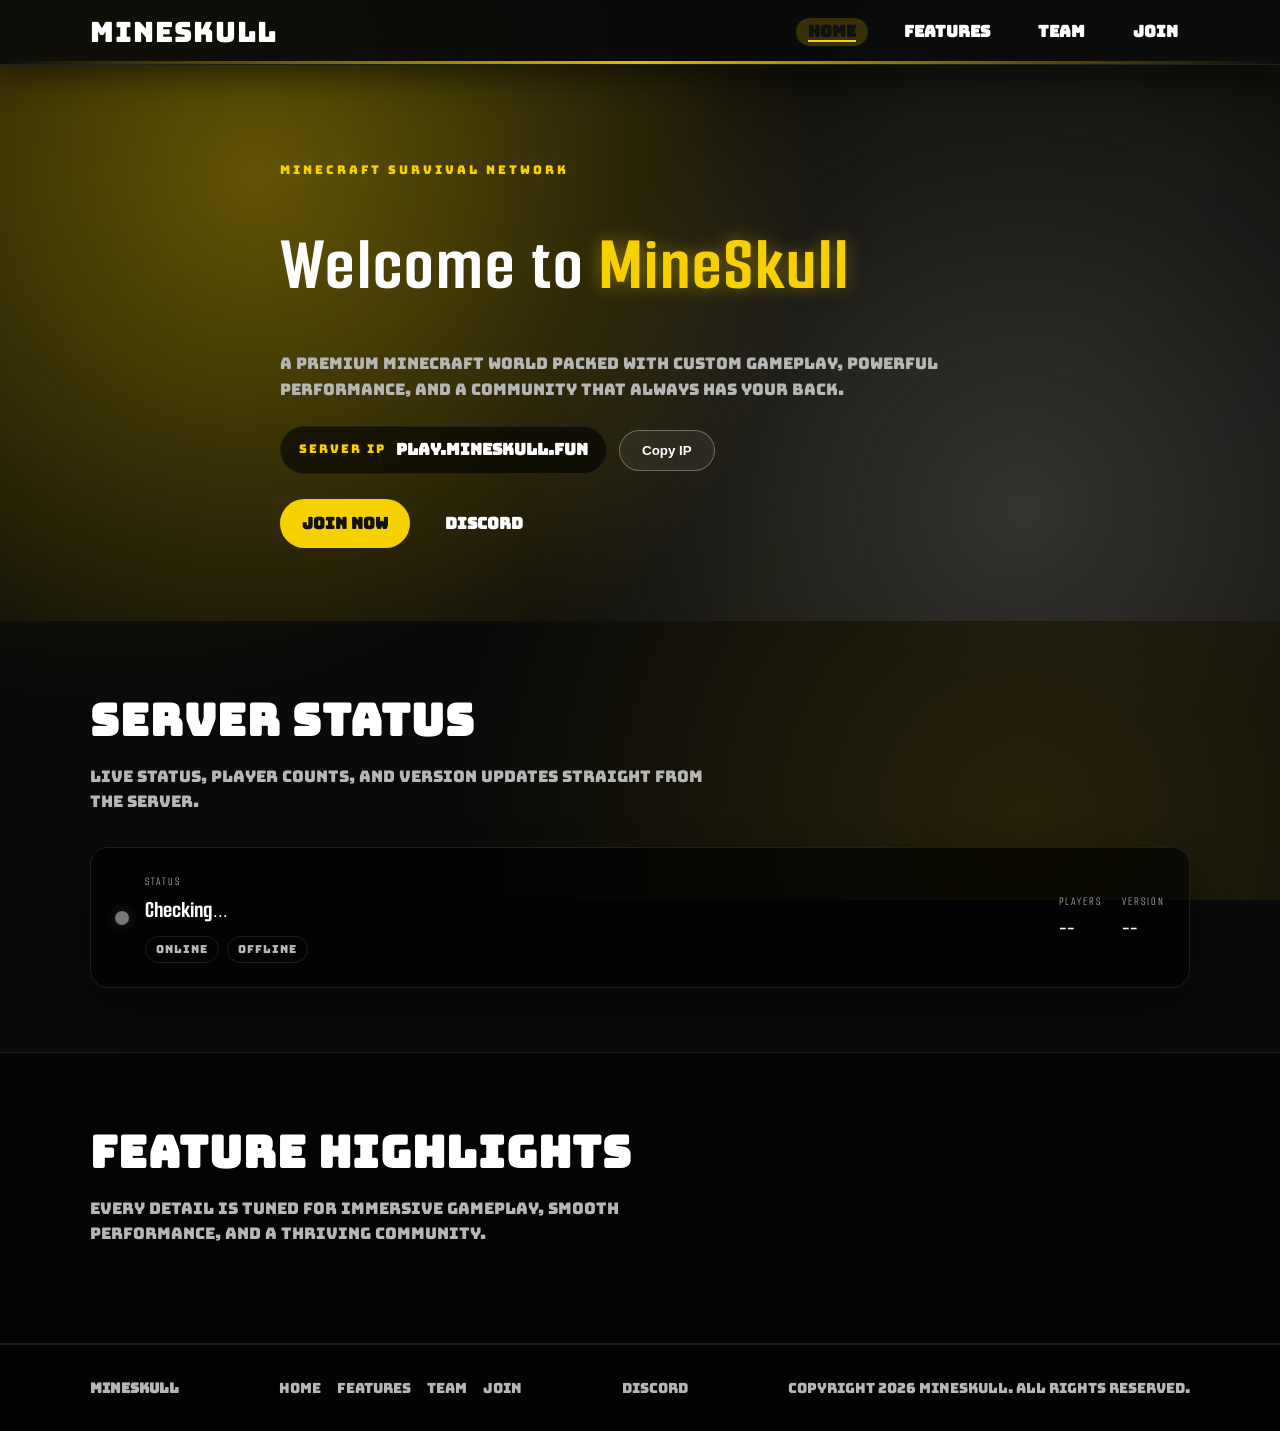
==== index.html @ 59dc9abd "Add files via upload" ====
<!doctype html>
<html lang="en">
  <head>
    <meta charset="UTF-8" />
    <meta name="viewport" content="width=device-width, initial-scale=1.0" />
    <title>MineSkull | Home</title>
    <link rel="stylesheet" href="style.css" />
  </head>
  <body data-page="home">
    <nav class="nav">
      <div class="container nav-inner">
        <a class="nav-logo" href="index.html" data-server-name>MineSkull</a>
        <div class="nav-links">
          <a class="nav-link" data-page="home" href="index.html">Home</a>
          <a class="nav-link" data-page="features" href="features.html">Features</a>
          <a class="nav-link" data-page="team" href="team.html">Team</a>
          <a class="nav-link" data-page="join" href="join.html">Join</a>
        </div>
      </div>
    </nav>

    <main class="page-content">
      <header class="hero">
        <div class="container hero-content">
          <p class="eyebrow">Minecraft Survival Network</p>
          <h1 class="hero-title">
            Welcome to <span class="accent" data-server-name>MineSkull</span>
          </h1>
          <p class="hero-subtitle">
            A premium Minecraft world packed with custom gameplay, powerful performance, and a
            community that always has your back.
          </p>
          <div class="ip-bar">
            <div class="ip-pill">
              <span class="label">Server IP</span>
              <span class="ip-text" data-server-ip>play.mineskull.fun</span>
            </div>
            <button class="btn btn-outline" data-copy-ip>Copy IP</button>
          </div>
          <div class="hero-actions">
            <a class="btn btn-primary" href="join.html">Join Now</a>
            <a class="btn btn-ghost" data-discord-url href="#">Discord</a>
          </div>
        </div>
      </header>

      <section class="section">
        <div class="container">
          <div class="section-header">
            <h2 class="section-title">Server Status</h2>
            <p class="section-subtitle">
              Live status, player counts, and version updates straight from the server.
            </p>
          </div>
          <div id="server-status" class="status-card reveal">
            <div class="status-left">
              <span id="status-dot" class="status-dot"></span>
              <div>
                <p class="status-label">Status</p>
                <h3 id="status-text" class="status-text">Checking...</h3>
                <div class="status-badges">
                  <span id="status-online" class="status-badge">Online</span>
                  <span id="status-offline" class="status-badge">Offline</span>
                </div>
              </div>
            </div>
            <div class="status-right">
              <div class="status-item">
                <span class="status-label">Players</span>
                <span id="status-players" class="status-value">--</span>
              </div>
              <div class="status-item">
                <span class="status-label">Version</span>
              <span id="status-version" class="status-value">--</span>
              </div>
            </div>
          </div>
        </div>
      </section>

      <section class="section section-dark">
        <div class="container">
          <div class="section-header">
            <h2 class="section-title">Feature Highlights</h2>
            <p class="section-subtitle">
              Every detail is tuned for immersive gameplay, smooth performance, and a thriving
              community.
            </p>
          </div>
          <div id="features-grid" class="grid"></div>
        </div>
      </section>
    </main>

    <footer class="footer">
      <div class="container footer-inner">
        <div>
          <strong data-server-name>MineSkull</strong>
        </div>
        <div class="footer-links">
          <a href="index.html">Home</a>
          <a href="features.html">Features</a>
          <a href="team.html">Team</a>
          <a href="join.html">Join</a>
        </div>
        <div class="footer-links">
          <a data-discord-url href="#">Discord</a>
        </div>
        <div class="footer-copy" data-copyright>Copyright 2026 MineSkull. All rights reserved.</div>
      </div>
    </footer>

    <script src="config.js"></script>
    <script src="script.js"></script>
  </body>
</html>
---- style.css ----
@import url("https://fonts.googleapis.com/css2?family=Bungee&family=Smooch+Sans:wght@300;400;600;700&display=swap");

:root {
  --yellow: #f7d000;
  --yellow-soft: rgba(247, 208, 0, 0.2);
  --white: #ffffff;
  --black: #0a0a0a;
  --dark: #111111;
  --gray: #b6b6b6;
  --card: #0b0b0b;
  --border: #1f1f1f;
  --shadow: 0 18px 40px rgba(0, 0, 0, 0.45);
  --font-main: "Smooch Sans", sans-serif;
  --font-accent: "Bungee", sans-serif;
}

* {
  box-sizing: border-box;
  margin: 0;
  padding: 0;
}

html {
  scroll-behavior: smooth;
}

body {
  font-family: var(--font-accent);
  background: var(--black);
  color: var(--white);
  min-height: 100vh;
  line-height: 1.6;
  overflow-x: hidden;
  opacity: 0;
  transition: opacity 0.4s ease;
  display: flex;
  flex-direction: column;
}

body.page-loaded {
  opacity: 1;
}

body.page-exit {
  opacity: 0;
}

/* Sleek loading overlay */
.page-content {
  flex: 1;
}

.loading-screen {
  position: fixed;
  inset: 0;
  display: flex;
  align-items: center;
  justify-content: center;
  overflow: hidden;
  background:
    radial-gradient(circle at 20% 15%, rgba(255, 255, 255, 0.75), transparent 50%),
    radial-gradient(circle at 80% 85%, rgba(247, 208, 0, 0.6), transparent 50%),
    linear-gradient(135deg, rgba(247, 208, 0, 0.95), rgba(255, 255, 255, 0.95));
  z-index: 200;
  transition: opacity 0.5s ease, visibility 0.5s ease;
}

.loading-screen.is-hidden {
  opacity: 0;
  visibility: hidden;
}

.loading-card {
  width: min(420px, 90%);
  background: rgba(255, 255, 255, 0.7);
  border: 1px solid rgba(0, 0, 0, 0.12);
  border-radius: 20px;
  padding: 32px;
  text-align: center;
  box-shadow: 0 20px 50px rgba(0, 0, 0, 0.2);
}

.loading-logo {
  font-family: var(--font-accent);
  font-size: 34px;
  letter-spacing: 2px;
  color: #111111;
  margin-bottom: 12px;
}

.loading-bar {
  position: relative;
  height: 6px;
  border-radius: 999px;
  background: rgba(255, 255, 255, 0.7);
  overflow: hidden;
}

.loading-bar span {
  position: absolute;
  inset: 0;
  width: 40%;
  background: linear-gradient(90deg, transparent, var(--yellow), transparent);
}

.loading-text {
  margin-top: 14px;
  font-size: 12px;
  text-transform: uppercase;
  letter-spacing: 2px;
  color: rgba(0, 0, 0, 0.65);
}


body::before {
  content: "";
  position: fixed;
  inset: 0;
  background:
    radial-gradient(circle at 10% 10%, rgba(247, 208, 0, 0.15), transparent 45%),
    radial-gradient(circle at 90% 20%, rgba(255, 255, 255, 0.08), transparent 40%),
    radial-gradient(circle at 80% 90%, rgba(247, 208, 0, 0.12), transparent 45%);
  pointer-events: none;
  z-index: -2;
}

img {
  max-width: 100%;
  display: block;
}

a {
  color: inherit;
  text-decoration: none;
}

.container {
  width: min(1100px, 92%);
  margin: 0 auto;
}

.nav {
  position: sticky;
  top: 0;
  z-index: 100;
  background: rgba(10, 10, 10, 0.82);
  border-bottom: 1px solid rgba(255, 255, 255, 0.08);
  box-shadow: 0 14px 30px rgba(0, 0, 0, 0.45);
  backdrop-filter: blur(10px);
}

.nav::after {
  content: "";
  position: absolute;
  left: 0;
  right: 0;
  bottom: 0;
  height: 3px;
  background: linear-gradient(90deg, transparent, rgba(247, 208, 0, 0.9), transparent);
}

.nav-inner {
  display: flex;
  align-items: center;
  justify-content: space-between;
  padding: 16px 0;
  gap: 24px;
  min-height: 64px;
}

.nav-logo {
  font-family: var(--font-accent);
  font-size: 28px;
  letter-spacing: 1px;
  color: var(--white);
  line-height: 1;
}

.nav-links {
  display: flex;
  align-items: center;
  gap: 24px;
  flex-wrap: wrap;
}

.nav-link {
  color: var(--white);
  font-weight: 600;
  position: relative;
  padding: 6px 12px;
  border-radius: 999px;
  transition: color 0.2s ease, background 0.2s ease;
  line-height: 1;
}

.nav-link::after {
  content: "";
  position: absolute;
  left: 12px;
  right: 12px;
  bottom: 4px;
  height: 2px;
  background: var(--yellow);
  transform: scaleX(0);
  transform-origin: left;
  transition: transform 0.2s ease;
}

.nav-link:hover::after,
.nav-link.active::after {
  transform: scaleX(1);
}

.nav-link:hover,
.nav-link.active {
  background: rgba(247, 208, 0, 0.18);
  color: #111111;
}

.hero {
  position: relative;
  overflow: hidden;
  padding: 96px 0 72px;
}

.hero::before {
  content: "";
  position: absolute;
  inset: -30%;
  background: linear-gradient(120deg, rgba(247, 208, 0, 0.35), rgba(255, 255, 255, 0.2), rgba(10, 10, 10, 0.6));
  background-size: 200% 200%;
  animation: gradientShift 10s ease infinite;
  z-index: -1;
}

.hero::after {
  content: "";
  position: absolute;
  inset: 0;
  background: radial-gradient(circle at 20% 20%, rgba(247, 208, 0, 0.35), transparent 50%),
    radial-gradient(circle at 80% 80%, rgba(255, 255, 255, 0.15), transparent 45%),
    rgba(6, 6, 6, 0.85);
  z-index: -1;
}

.hero-content {
  display: grid;
  gap: 24px;
  max-width: 720px;
}

.eyebrow {
  text-transform: uppercase;
  letter-spacing: 3px;
  font-size: 12px;
  color: var(--yellow);
}

.hero-title {
  font-family: var(--font-main);
  font-size: clamp(40px, 6vw, 88px);
  letter-spacing: 2px;
}

.accent {
  color: var(--yellow);
  text-shadow: 0 0 18px rgba(247, 208, 0, 0.4);
}

.hero-subtitle {
  color: var(--gray);
  font-size: 16px;
}

.ip-bar {
  display: flex;
  flex-wrap: wrap;
  gap: 12px;
  align-items: center;
}

.ip-pill {
  display: flex;
  align-items: center;
  gap: 10px;
  background: rgba(0, 0, 0, 0.6);
  border: 1px solid var(--border);
  border-radius: 999px;
  padding: 10px 18px;
}

.ip-pill .label {
  font-size: 12px;
  text-transform: uppercase;
  letter-spacing: 2px;
  color: var(--yellow);
}

.ip-pill .ip-text {
  font-weight: 600;
}

.hero-actions {
  display: flex;
  flex-wrap: wrap;
  gap: 12px;
  align-items: center;
}

.btn {
  display: inline-flex;
  align-items: center;
  gap: 8px;
  border-radius: 999px;
  padding: 12px 22px;
  font-weight: 700;
  transition: transform 0.2s ease, box-shadow 0.2s ease, background 0.2s ease, color 0.2s ease;
  border: none;
  cursor: pointer;
}

.btn-primary {
  background: var(--yellow);
  color: #111111;
  box-shadow: 0 0 0 rgba(247, 208, 0, 0.4);
}

.btn-primary:hover {
  transform: translateY(-2px);
  box-shadow: 0 0 20px rgba(247, 208, 0, 0.6);
}

.btn-outline {
  background: rgba(255, 255, 255, 0.05);
  color: var(--white);
  border: 1px solid rgba(255, 255, 255, 0.3);
}

.btn-outline:hover {
  transform: translateY(-2px);
  box-shadow: 0 0 18px rgba(255, 255, 255, 0.2);
}

.btn-ghost {
  color: var(--white);
  border: 1px solid transparent;
  background: transparent;
}

.btn-ghost:hover {
  color: var(--yellow);
}

.btn.copied {
  box-shadow: 0 0 20px rgba(247, 208, 0, 0.8);
}

.section {
  padding: 64px 0;
}

.section-dark {
  background: rgba(0, 0, 0, 0.55);
  border-top: 1px solid var(--border);
  border-bottom: 1px solid var(--border);
}

.section-header {
  display: flex;
  flex-direction: column;
  gap: 8px;
  margin-bottom: 32px;
}

.section-title {
  font-family: var(--font-accent);
  font-size: clamp(28px, 4vw, 44px);
  letter-spacing: 1px;
}

.section-subtitle {
  color: var(--gray);
  max-width: 640px;
}

.grid {
  display: grid;
  gap: 20px;
  grid-template-columns: repeat(auto-fit, minmax(240px, 1fr));
}

.card {
  background: var(--card);
  border: 1px solid var(--border);
  border-radius: 18px;
  padding: 24px;
  box-shadow: var(--shadow);
  transition: transform 0.2s ease, box-shadow 0.2s ease, border-color 0.2s ease;
}

.card:hover {
  transform: translateY(-8px);
  box-shadow: 0 18px 40px rgba(247, 208, 0, 0.18);
  border-color: rgba(247, 208, 0, 0.6);
}

.card-title {
  font-size: 20px;
  margin-bottom: 8px;
}

.card-text,
.card-subtitle {
  color: var(--gray);
  font-size: 14px;
}

.avatar-ring {
  width: 48px;
  height: 48px;
  border-radius: 50%;
  border: 2px solid var(--yellow);
  margin-bottom: 16px;
  box-shadow: 0 0 18px rgba(247, 208, 0, 0.4);
}

.status-card {
  display: flex;
  flex-wrap: wrap;
  justify-content: space-between;
  align-items: center;
  gap: 18px;
  background: rgba(0, 0, 0, 0.65);
  border: 1px solid var(--border);
  border-radius: 18px;
  padding: 24px;
  box-shadow: var(--shadow);
}

.status-left {
  display: flex;
  align-items: center;
  gap: 16px;
}

.status-dot {
  width: 14px;
  height: 14px;
  border-radius: 50%;
  background: #777777;
  box-shadow: 0 0 12px rgba(255, 255, 255, 0.15);
}

.status-dot.online {
  background: #2de86b;
  box-shadow: 0 0 12px rgba(45, 232, 107, 0.6);
}

.status-dot.offline {
  background: #ff3b30;
  box-shadow: 0 0 12px rgba(255, 59, 48, 0.6);
}

.status-badges {
  display: flex;
  gap: 8px;
  margin-top: 6px;
}

.status-badge {
  border: 1px solid var(--border);
  border-radius: 999px;
  padding: 4px 10px;
  font-size: 11px;
  text-transform: uppercase;
  letter-spacing: 1px;
  color: var(--gray);
}

.status-badge.active {
  background: var(--yellow);
  color: #111111;
  border-color: var(--yellow);
}

#status-online.active {
  background: #2de86b;
  border-color: #2de86b;
  color: #111111;
}

#status-offline.active {
  background: #ff3b30;
  border-color: #ff3b30;
  color: #ffffff;
}

.status-text {
  font-family: var(--font-main);
  font-size: 24px;
}

.status-label {
  font-family: var(--font-main);
  color: var(--gray);
  font-size: 12px;
  text-transform: uppercase;
  letter-spacing: 2px;
}

.status-right {
  display: flex;
  gap: 20px;
  flex-wrap: wrap;
}

.status-item {
  display: flex;
  flex-direction: column;
  gap: 4px;
}

.status-value {
  font-family: var(--font-main);
  font-weight: 700;
  font-size: 18px;
}

.page-hero {
  padding: 64px 0 32px;
}

.page-hero .section-title {
  font-size: clamp(32px, 5vw, 54px);
}

.join-layout {
  display: grid;
  gap: 28px;
  grid-template-columns: repeat(auto-fit, minmax(280px, 1fr));
}

.join-card {
  background: rgba(0, 0, 0, 0.7);
  border: 1px solid var(--border);
  border-radius: 24px;
  padding: 28px;
  box-shadow: var(--shadow);
}

.join-steps {
  list-style: none;
  display: grid;
  gap: 18px;
}

.join-steps li {
  display: grid;
  grid-template-columns: auto 1fr;
  gap: 16px;
  align-items: center;
  color: var(--white);
}

.join-steps strong {
  color: var(--yellow);
}

.step-badge {
  width: 38px;
  height: 38px;
  border-radius: 50%;
  background: var(--yellow);
  color: #111111;
  display: grid;
  place-items: center;
  font-family: var(--font-accent);
  box-shadow: 0 0 16px rgba(247, 208, 0, 0.5);
}

.join-copy {
  background: rgba(0, 0, 0, 0.75);
  border: 1px dashed rgba(247, 208, 0, 0.6);
  border-radius: 24px;
  padding: 32px;
  display: grid;
  gap: 14px;
  justify-items: start;
  box-shadow: var(--shadow);
}

.join-copy-label {
  text-transform: uppercase;
  letter-spacing: 3px;
  font-size: 12px;
  color: var(--gray);
}

.join-copy-ip {
  font-family: var(--font-accent);
  font-size: clamp(20px, 3vw, 28px);
  color: var(--white);
}

.steps {
  display: grid;
  gap: 14px;
  margin-top: 24px;
  padding-left: 18px;
}

.steps li {
  padding: 14px 18px;
  background: rgba(0, 0, 0, 0.55);
  border-radius: 14px;
  border: 1px solid var(--border);
}

.footer {
  padding: 32px 0;
  border-top: 1px solid var(--border);
  background: rgba(0, 0, 0, 0.7);
}

.footer-inner {
  display: flex;
  flex-wrap: wrap;
  gap: 16px;
  justify-content: space-between;
  align-items: center;
  color: var(--gray);
  font-size: 14px;
}

.footer-links {
  display: flex;
  gap: 16px;
  flex-wrap: wrap;
}

.reveal {
  opacity: 0;
  transform: translateY(20px);
  transition: opacity 0.6s ease, transform 0.6s ease;
}

.reveal.is-visible {
  opacity: 1;
  transform: translateY(0);
}

@keyframes gradientShift {
  0% {
    background-position: 0% 50%;
  }
  50% {
    background-position: 100% 50%;
  }
  100% {
    background-position: 0% 50%;
  }
}


@media (max-width: 720px) {
  .nav-inner {
    flex-direction: column;
    align-items: flex-start;
  }

  .hero {
    padding: 72px 0 56px;
  }

  .hero-actions,
  .ip-bar {
    flex-direction: column;
    align-items: flex-start;
  }

  .status-card {
    align-items: flex-start;
  }
}

@media (prefers-reduced-motion: reduce) {
  * {
    animation: none !important;
    transition: none !important;
  }
}
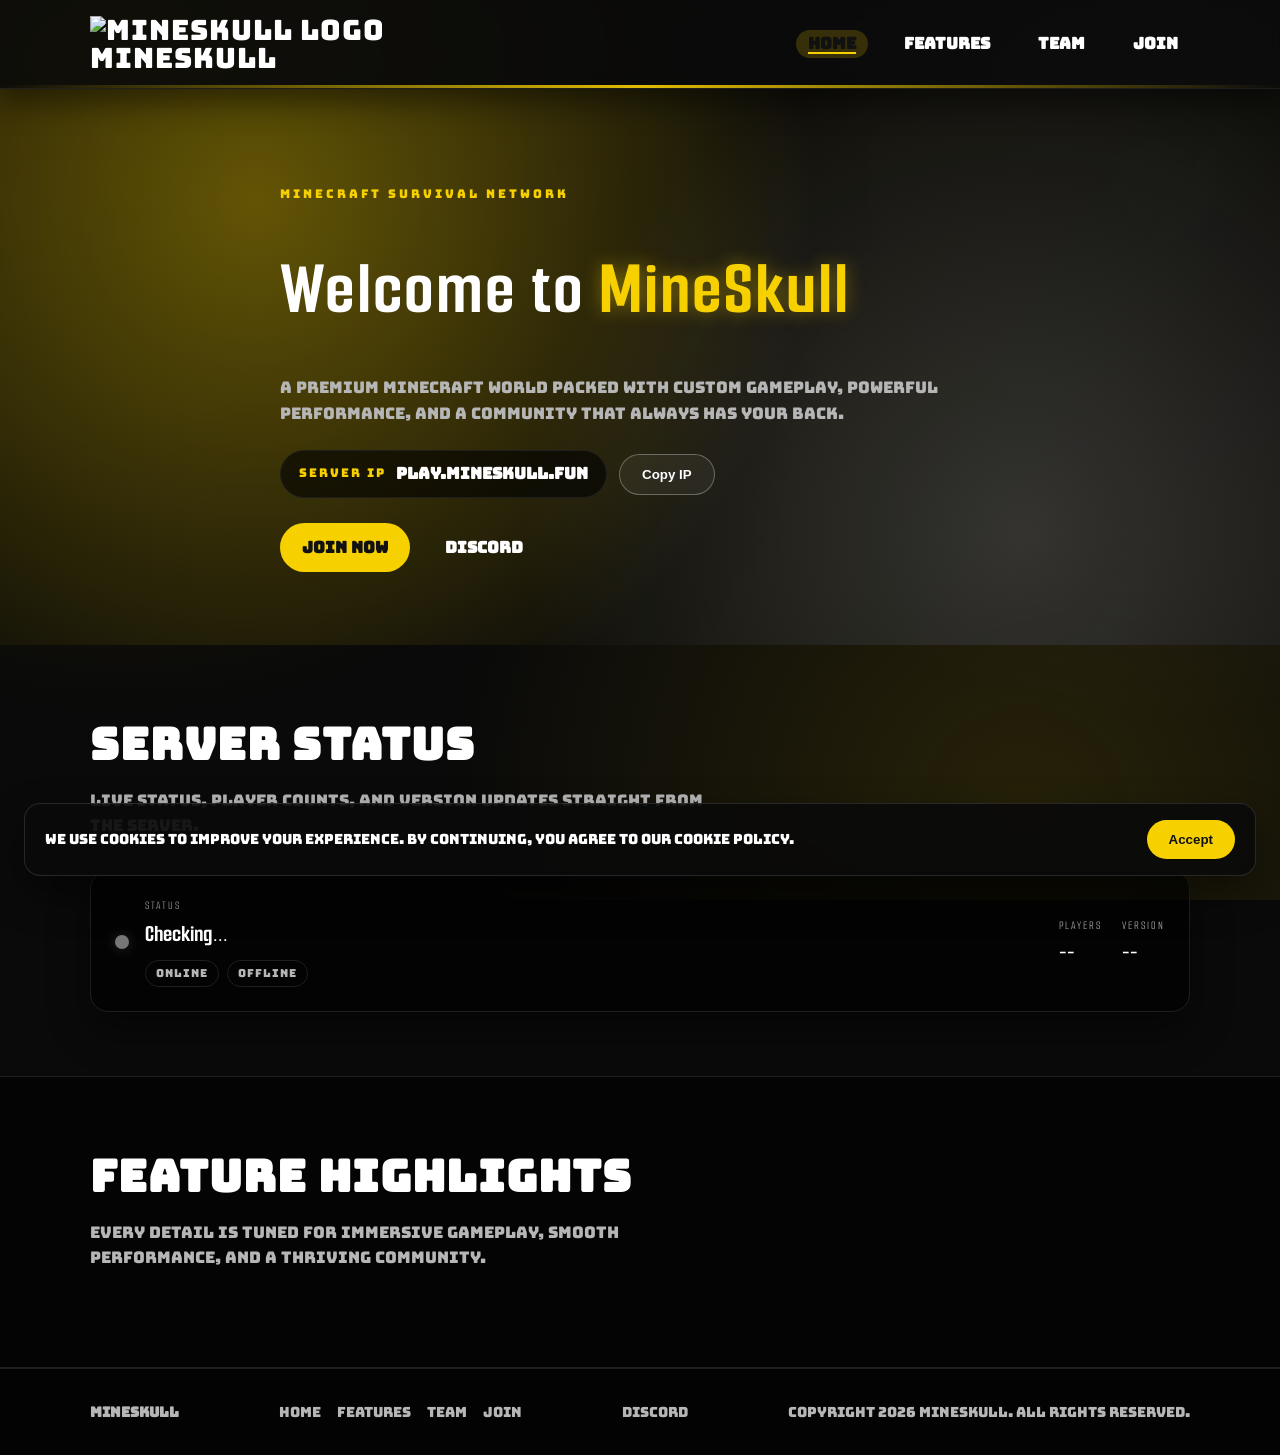
==== commit 3d5edd3f: "Update index.html" ====
--- a/index.html
+++ b/index.html
@@ -4,12 +4,16 @@
     <meta charset="UTF-8" />
     <meta name="viewport" content="width=device-width, initial-scale=1.0" />
     <title>MineSkull | Home</title>
+    <link rel="icon" href="favicon.ico" data-favicon />
     <link rel="stylesheet" href="style.css" />
   </head>
   <body data-page="home">
     <nav class="nav">
       <div class="container nav-inner">
-        <a class="nav-logo" href="index.html" data-server-name>MineSkull</a>
+        <a class="nav-logo" href="index.html">
+          <img class="logo-img" data-logo-image alt="MineSkull logo" />
+          <span class="logo-text" data-server-name>MineSkull</span>
+        </a>
         <div class="nav-links">
           <a class="nav-link" data-page="home" href="index.html">Home</a>
           <a class="nav-link" data-page="features" href="features.html">Features</a>
--- a/style.css
+++ b/style.css
@@ -435,6 +435,13 @@
   border-radius: 18px;
   padding: 24px;
   box-shadow: var(--shadow);
+  transition: transform 0.2s ease, box-shadow 0.2s ease, border-color 0.2s ease;
+}
+
+.status-card:hover {
+  transform: translateY(-6px);
+  box-shadow: 0 18px 40px rgba(247, 208, 0, 0.18);
+  border-color: rgba(247, 208, 0, 0.6);
 }
 
 .status-left {
@@ -546,6 +553,13 @@
   border-radius: 24px;
   padding: 28px;
   box-shadow: var(--shadow);
+  transition: transform 0.2s ease, box-shadow 0.2s ease, border-color 0.2s ease;
+}
+
+.join-card:hover {
+  transform: translateY(-6px);
+  box-shadow: 0 18px 40px rgba(247, 208, 0, 0.18);
+  border-color: rgba(247, 208, 0, 0.6);
 }
 
 .join-steps {
@@ -587,6 +601,13 @@
   gap: 14px;
   justify-items: start;
   box-shadow: var(--shadow);
+  transition: transform 0.2s ease, box-shadow 0.2s ease, border-color 0.2s ease;
+}
+
+.join-copy:hover {
+  transform: translateY(-6px);
+  box-shadow: 0 18px 40px rgba(247, 208, 0, 0.18);
+  border-color: rgba(247, 208, 0, 0.8);
 }
 
 .join-copy-label {
@@ -600,6 +621,118 @@
   font-family: var(--font-accent);
   font-size: clamp(20px, 3vw, 28px);
   color: var(--white);
+}
+
+.copy-fallback {
+  width: 100%;
+  max-width: 440px;
+  padding: 14px;
+  border-radius: 16px;
+  border: 1px dashed rgba(247, 208, 0, 0.7);
+  background: rgba(0, 0, 0, 0.82);
+  display: none;
+  gap: 8px;
+}
+
+.copy-fallback.is-visible {
+  display: grid;
+}
+
+.copy-fallback-label {
+  font-size: 12px;
+  text-transform: uppercase;
+  letter-spacing: 2px;
+  color: var(--gray);
+}
+
+.copy-fallback-input {
+  width: 100%;
+  padding: 10px 12px;
+  border-radius: 12px;
+  border: 1px solid rgba(247, 208, 0, 0.6);
+  background: rgba(0, 0, 0, 0.65);
+  color: var(--white);
+  font-family: var(--font-accent);
+  letter-spacing: 1px;
+}
+
+.flip-card {
+  width: 100%;
+  min-height: 220px;
+  perspective: 1000px;
+  cursor: pointer;
+  transition: transform 0.2s ease;
+  user-select: none;
+}
+
+.flip-card:hover {
+  transform: translateY(-4px);
+}
+
+.flip-card-inner {
+  position: relative;
+  width: 100%;
+  height: 100%;
+  min-height: 220px;
+  transform-style: preserve-3d;
+  transition: transform 0.6s ease;
+}
+
+.flip-card:hover .flip-card-inner,
+.flip-card:focus-within .flip-card-inner {
+  transform: rotateY(180deg);
+}
+
+.flip-card-front,
+.flip-card-back {
+  position: absolute;
+  inset: 0;
+  display: grid;
+  align-content: center;
+  gap: 16px;
+  padding: 32px;
+  border-radius: 24px;
+  background: rgba(0, 0, 0, 0.85);
+  border: 1px dashed rgba(247, 208, 0, 0.6);
+  backface-visibility: hidden;
+}
+
+.flip-card-front {
+  justify-items: start;
+}
+
+.flip-card-back {
+  transform: rotateY(180deg);
+  place-items: center;
+}
+
+.flip-back-text {
+  font-family: var(--font-accent);
+  font-size: 20px;
+  color: var(--yellow);
+  letter-spacing: 2px;
+  text-transform: uppercase;
+}
+
+.flip-note {
+  font-size: 12px;
+  color: var(--gray);
+  text-transform: uppercase;
+  letter-spacing: 2px;
+}
+
+.flip-back-info {
+  text-align: center;
+  display: grid;
+  gap: 8px;
+  color: var(--white);
+}
+
+.flip-back-muted {
+  font-size: 12px;
+  color: var(--gray);
+  text-transform: uppercase;
+  letter-spacing: 2px;
 }
 
 .steps {
@@ -647,6 +780,59 @@
 .reveal.is-visible {
   opacity: 1;
   transform: translateY(0);
+}
+
+/* Toast */
+.toast {
+  position: fixed;
+  right: 24px;
+  bottom: 24px;
+  background: rgba(0, 0, 0, 0.85);
+  border: 1px solid rgba(247, 208, 0, 0.6);
+  color: var(--white);
+  padding: 12px 16px;
+  border-radius: 12px;
+  font-size: 14px;
+  box-shadow: var(--shadow);
+  opacity: 0;
+  transform: translateY(10px);
+  transition: opacity 0.2s ease, transform 0.2s ease;
+  z-index: 150;
+}
+
+.toast.show {
+  opacity: 1;
+  transform: translateY(0);
+}
+
+/* Cookie banner */
+.cookie-banner {
+  position: fixed;
+  left: 24px;
+  right: 24px;
+  bottom: 24px;
+  background: rgba(10, 10, 10, 0.92);
+  border: 1px solid rgba(255, 255, 255, 0.12);
+  border-radius: 16px;
+  padding: 16px 20px;
+  display: flex;
+  flex-wrap: wrap;
+  gap: 12px;
+  align-items: center;
+  justify-content: space-between;
+  z-index: 140;
+  box-shadow: var(--shadow);
+}
+
+.cookie-text {
+  color: var(--white);
+  font-size: 14px;
+}
+
+.cookie-actions {
+  display: flex;
+  gap: 10px;
+  flex-wrap: wrap;
 }
 
 @keyframes gradientShift {
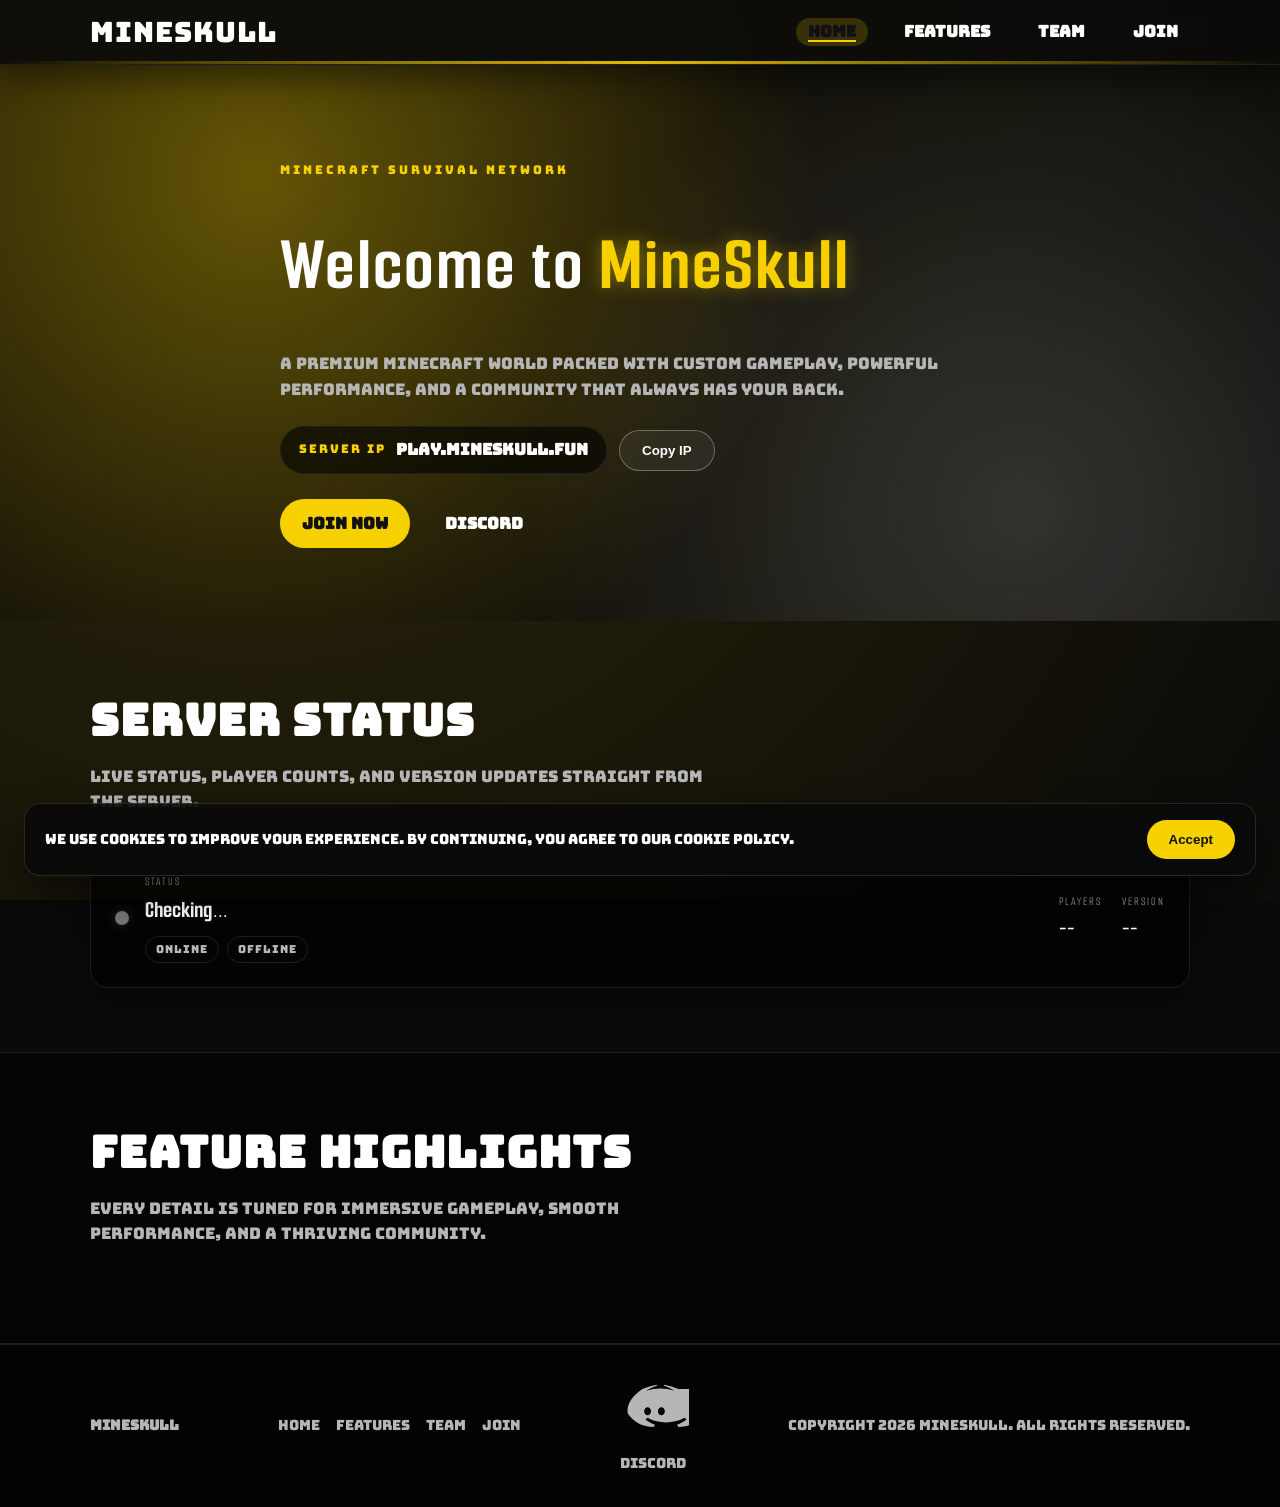
==== commit 3553f028: "Update index.html" ====
--- a/index.html
+++ b/index.html
@@ -108,7 +108,17 @@
           <a href="join.html">Join</a>
         </div>
         <div class="footer-links">
-          <a data-discord-url href="#">Discord</a>
+          <a class="discord-card" data-discord-url href="#">
+            <span class="discord-icon" aria-hidden="true">
+              <svg viewBox="0 0 24 24" role="img" aria-label="Discord">
+                <path
+                  fill="currentColor"
+                  d="M20.3 4.2a19.8 19.8 0 0 0-4.9-1.5l-.2.3c1.8.6 2.6 1 3.8 1.8a15.8 15.8 0 0 0-9.9 0c1.2-.8 2-1.2 3.8-1.8l-.2-.3a19.8 19.8 0 0 0-4.9 1.5C3.6 7.1 2.3 9.9 2.7 12.7c2.1 3 5.1 4.6 8.9 4.7l.6-.8c-1.2-.4-2.4-1-3.4-1.8l.8-.6c2 1.2 4.2 1.6 6.4 1.6 2.2 0 4.4-.4 6.4-1.6l.8.6c-1 .8-2.2 1.4-3.4 1.8l.6.8c3.8-.1 6.8-1.7 8.9-4.7.5-2.8-.9-5.6-3.4-8.5ZM9.6 13.3c-.7 0-1.2-.6-1.2-1.4s.5-1.4 1.2-1.4 1.2.6 1.2 1.4-.5 1.4-1.2 1.4Zm4.8 0c-.7 0-1.2-.6-1.2-1.4s.5-1.4 1.2-1.4 1.2.6 1.2 1.4-.5 1.4-1.2 1.4Z"
+                />
+              </svg>
+            </span>
+            <span>Discord</span>
+          </a>
         </div>
         <div class="footer-copy" data-copyright>Copyright 2026 MineSkull. All rights reserved.</div>
       </div>
--- a/style.css
+++ b/style.css
@@ -120,6 +120,8 @@
     radial-gradient(circle at 10% 10%, rgba(247, 208, 0, 0.15), transparent 45%),
     radial-gradient(circle at 90% 20%, rgba(255, 255, 255, 0.08), transparent 40%),
     radial-gradient(circle at 80% 90%, rgba(247, 208, 0, 0.12), transparent 45%);
+  background-size: 200% 200%;
+  animation: ambientShift 12s ease infinite;
   pointer-events: none;
   z-index: -2;
 }
@@ -174,6 +176,24 @@
   letter-spacing: 1px;
   color: var(--white);
   line-height: 1;
+  display: inline-flex;
+  align-items: center;
+  gap: 10px;
+}
+
+.logo-img {
+  width: 34px;
+  height: 34px;
+  object-fit: contain;
+  display: none;
+}
+
+.logo-img.is-visible {
+  display: block;
+}
+
+.logo-text {
+  display: inline-block;
 }
 
 .nav-links {
@@ -544,7 +564,7 @@
 .join-layout {
   display: grid;
   gap: 28px;
-  grid-template-columns: repeat(auto-fit, minmax(280px, 1fr));
+  justify-items: center;
 }
 
 .join-card {
@@ -602,6 +622,7 @@
   justify-items: start;
   box-shadow: var(--shadow);
   transition: transform 0.2s ease, box-shadow 0.2s ease, border-color 0.2s ease;
+  width: min(520px, 100%);
 }
 
 .join-copy:hover {
@@ -621,6 +642,30 @@
   font-family: var(--font-accent);
   font-size: clamp(20px, 3vw, 28px);
   color: var(--white);
+}
+
+.ip-meta {
+  display: flex;
+  gap: 10px;
+  flex-wrap: wrap;
+}
+
+.ip-chip {
+  padding: 6px 12px;
+  border-radius: 999px;
+  border: 1px solid rgba(247, 208, 0, 0.5);
+  background: rgba(247, 208, 0, 0.12);
+  color: var(--yellow);
+  font-size: 12px;
+  letter-spacing: 1px;
+  text-transform: uppercase;
+}
+
+.ip-hint {
+  font-size: 12px;
+  color: var(--gray);
+  text-transform: uppercase;
+  letter-spacing: 2px;
 }
 
 .copy-fallback {
@@ -658,7 +703,7 @@
 
 .flip-card {
   width: 100%;
-  min-height: 220px;
+  min-height: 340px;
   perspective: 1000px;
   cursor: pointer;
   transition: transform 0.2s ease;
@@ -673,13 +718,12 @@
   position: relative;
   width: 100%;
   height: 100%;
-  min-height: 220px;
+  min-height: 340px;
   transform-style: preserve-3d;
   transition: transform 0.6s ease;
 }
 
-.flip-card:hover .flip-card-inner,
-.flip-card:focus-within .flip-card-inner {
+.flip-card:hover .flip-card-inner {
   transform: rotateY(180deg);
 }
 
@@ -692,18 +736,79 @@
   gap: 16px;
   padding: 32px;
   border-radius: 24px;
-  background: rgba(0, 0, 0, 0.85);
+  background: radial-gradient(circle at top left, rgba(247, 208, 0, 0.12), transparent 45%),
+    rgba(0, 0, 0, 0.88);
   border: 1px dashed rgba(247, 208, 0, 0.6);
   backface-visibility: hidden;
 }
 
 .flip-card-front {
   justify-items: start;
+  position: relative;
+  overflow: hidden;
+}
+
+.flip-card-front::after {
+  content: "";
+  position: absolute;
+  inset: 14px;
+  border-radius: 20px;
+  border: 1px solid rgba(247, 208, 0, 0.25);
+  pointer-events: none;
+}
+
+.skull-field {
+  position: absolute;
+  inset: 0;
+  display: grid;
+  place-items: center;
+  pointer-events: none;
+  z-index: 0;
+}
+
+.skull {
+  position: absolute;
+  width: 44px;
+  height: 44px;
+  background-image: url("data:image/svg+xml;utf8,<svg xmlns='http://www.w3.org/2000/svg' viewBox='0 0 64 64'><path fill='%23f7d000' d='M32 4c-13.3 0-24 10.7-24 24 0 9.4 5.4 17.5 13.3 21.6V56c0 2.2 1.8 4 4 4h3v-8h8v8h3c2.2 0 4-1.8 4-4v-6.4C50.6 45.5 56 37.4 56 28 56 14.7 45.3 4 32 4z'/><circle cx='22' cy='28' r='4' fill='%230a0a0a'/><circle cx='42' cy='28' r='4' fill='%230a0a0a'/><rect x='28' y='36' width='8' height='6' rx='2' fill='%230a0a0a'/></svg>");
+  background-size: contain;
+  background-repeat: no-repeat;
+  opacity: 0.35;
+  filter: drop-shadow(0 0 12px rgba(247, 208, 0, 0.3));
+  animation: skullBounce 6s ease-in-out infinite alternate;
+}
+
+.skull.s1 {
+  transform: translate(-80px, -20px);
+  animation-duration: 7s;
+}
+
+.skull.s2 {
+  transform: translate(60px, -10px);
+  animation-duration: 6s;
+  animation-delay: 0.4s;
+}
+
+.skull.s3 {
+  transform: translate(-10px, 50px);
+  animation-duration: 8s;
+  animation-delay: 0.8s;
+}
+
+.flip-card-front > *:not(.skull-field) {
+  position: relative;
+  z-index: 1;
 }
 
 .flip-card-back {
   transform: rotateY(180deg);
-  place-items: center;
+  place-items: start;
+}
+
+@media (hover: none) {
+  .flip-card:hover .flip-card-inner {
+    transform: none;
+  }
 }
 
 .flip-back-text {
@@ -721,18 +826,18 @@
   letter-spacing: 2px;
 }
 
-.flip-back-info {
-  text-align: center;
-  display: grid;
-  gap: 8px;
-  color: var(--white);
-}
-
-.flip-back-muted {
-  font-size: 12px;
-  color: var(--gray);
-  text-transform: uppercase;
-  letter-spacing: 2px;
+.flip-steps {
+  list-style: none;
+  display: grid;
+  gap: 14px;
+  width: 100%;
+}
+
+.flip-steps li {
+  display: grid;
+  grid-template-columns: auto 1fr;
+  gap: 12px;
+  align-items: center;
 }
 
 .steps {
@@ -847,6 +952,30 @@
   }
 }
 
+@keyframes ambientShift {
+  0% {
+    background-position: 0% 50%;
+  }
+  50% {
+    background-position: 100% 50%;
+  }
+  100% {
+    background-position: 0% 50%;
+  }
+}
+
+@keyframes skullBounce {
+  0% {
+    transform: translate(-90px, -30px);
+  }
+  50% {
+    transform: translate(30px, 20px);
+  }
+  100% {
+    transform: translate(90px, -10px);
+  }
+}
+
 
 @media (max-width: 720px) {
   .nav-inner {
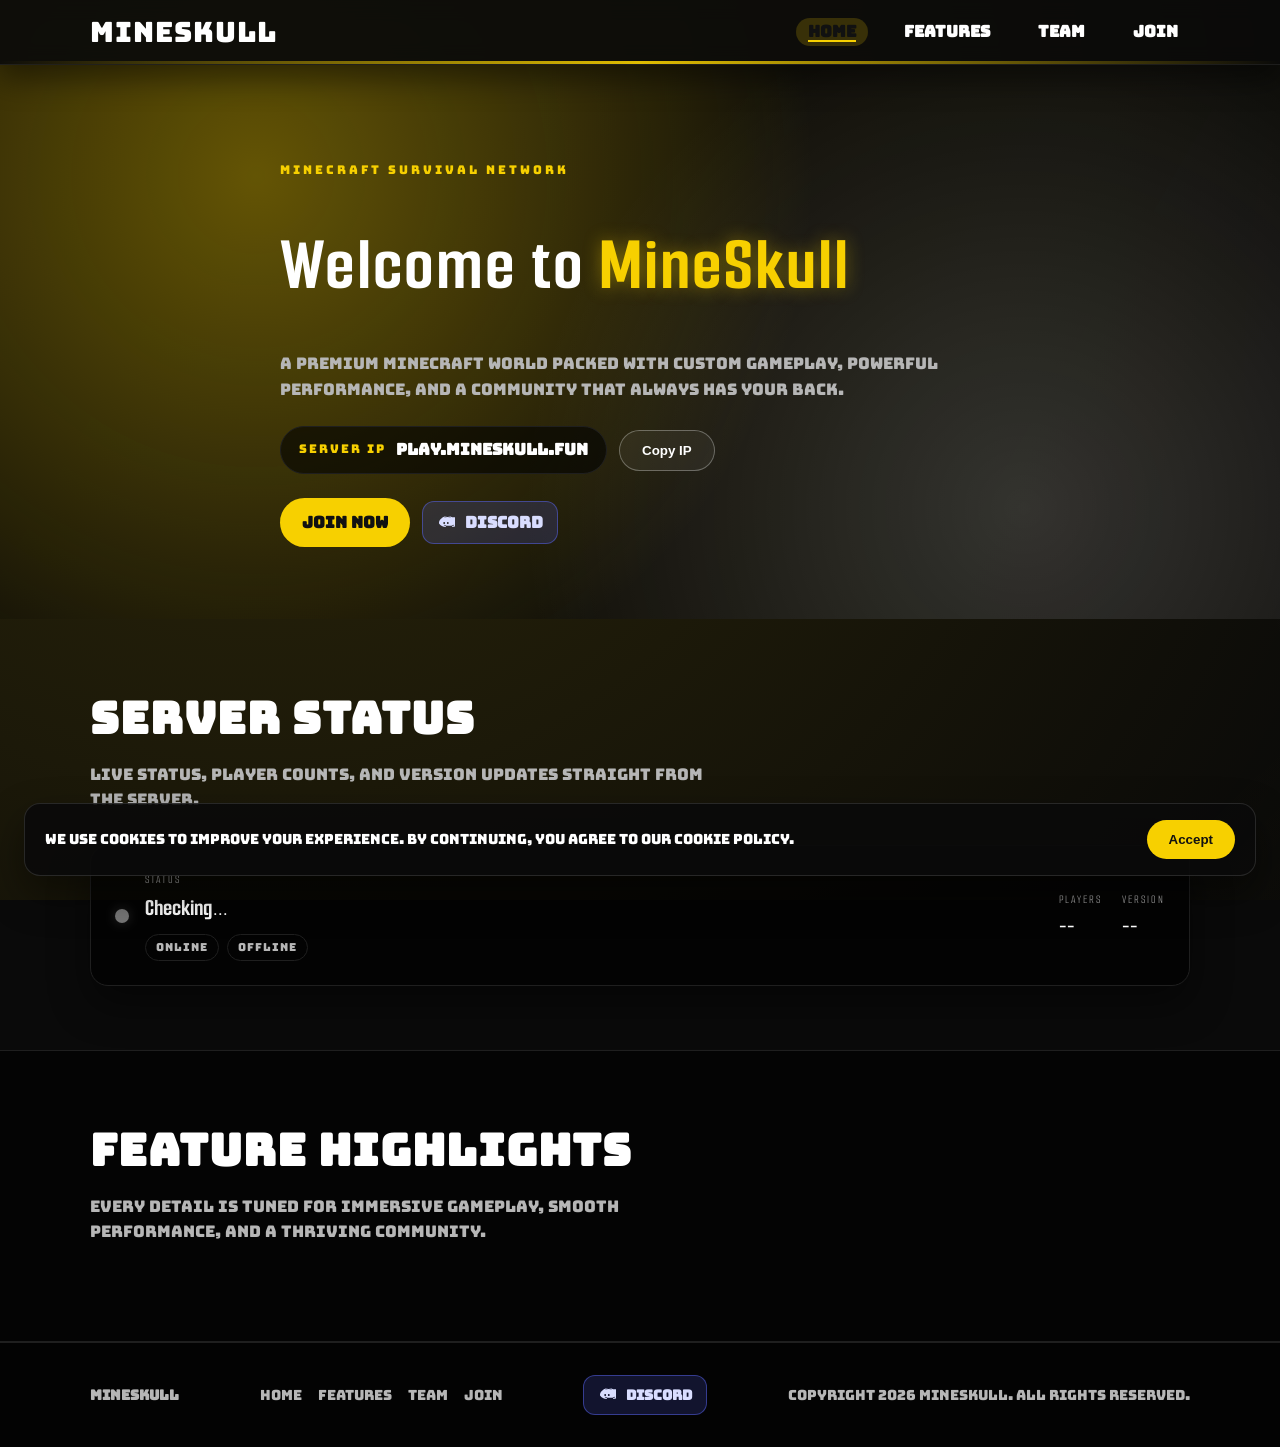
==== commit 3e7b6d11: "Update index.html" ====
--- a/index.html
+++ b/index.html
@@ -41,10 +41,20 @@
             </div>
             <button class="btn btn-outline" data-copy-ip>Copy IP</button>
           </div>
-          <div class="hero-actions">
-            <a class="btn btn-primary" href="join.html">Join Now</a>
-            <a class="btn btn-ghost" data-discord-url href="#">Discord</a>
-          </div>
+        <div class="hero-actions">
+          <a class="btn btn-primary" href="join.html">Join Now</a>
+          <a class="discord-card" data-discord-url href="#">
+            <span class="discord-icon" aria-hidden="true">
+              <svg viewBox="0 0 24 24" role="img" aria-label="Discord">
+                <path
+                  fill="currentColor"
+                  d="M20.3 4.2a19.8 19.8 0 0 0-4.9-1.5l-.2.3c1.8.6 2.6 1 3.8 1.8a15.8 15.8 0 0 0-9.9 0c1.2-.8 2-1.2 3.8-1.8l-.2-.3a19.8 19.8 0 0 0-4.9 1.5C3.6 7.1 2.3 9.9 2.7 12.7c2.1 3 5.1 4.6 8.9 4.7l.6-.8c-1.2-.4-2.4-1-3.4-1.8l.8-.6c2 1.2 4.2 1.6 6.4 1.6 2.2 0 4.4-.4 6.4-1.6l.8.6c-1 .8-2.2 1.4-3.4 1.8l.6.8c3.8-.1 6.8-1.7 8.9-4.7.5-2.8-.9-5.6-3.4-8.5ZM9.6 13.3c-.7 0-1.2-.6-1.2-1.4s.5-1.4 1.2-1.4 1.2.6 1.2 1.4-.5 1.4-1.2 1.4Zm4.8 0c-.7 0-1.2-.6-1.2-1.4s.5-1.4 1.2-1.4 1.2.6 1.2 1.4-.5 1.4-1.2 1.4Z"
+                />
+              </svg>
+            </span>
+            <span>Discord</span>
+          </a>
+        </div>
         </div>
       </header>
 
--- a/style.css
+++ b/style.css
@@ -874,6 +874,37 @@
   display: flex;
   gap: 16px;
   flex-wrap: wrap;
+}
+
+.discord-card {
+  display: inline-flex;
+  align-items: center;
+  gap: 10px;
+  padding: 8px 14px;
+  border-radius: 12px;
+  background: rgba(88, 101, 242, 0.18);
+  border: 1px solid rgba(88, 101, 242, 0.5);
+  color: #d9ddff;
+  font-weight: 600;
+  transition: transform 0.2s ease, box-shadow 0.2s ease, background 0.2s ease;
+}
+
+.discord-card:hover {
+  transform: translateY(-2px);
+  box-shadow: 0 12px 24px rgba(88, 101, 242, 0.35);
+  background: rgba(88, 101, 242, 0.3);
+}
+
+.discord-icon {
+  width: 18px;
+  height: 18px;
+  display: inline-flex;
+  color: #d9ddff;
+}
+
+.discord-icon svg {
+  width: 18px;
+  height: 18px;
 }
 
 .reveal {
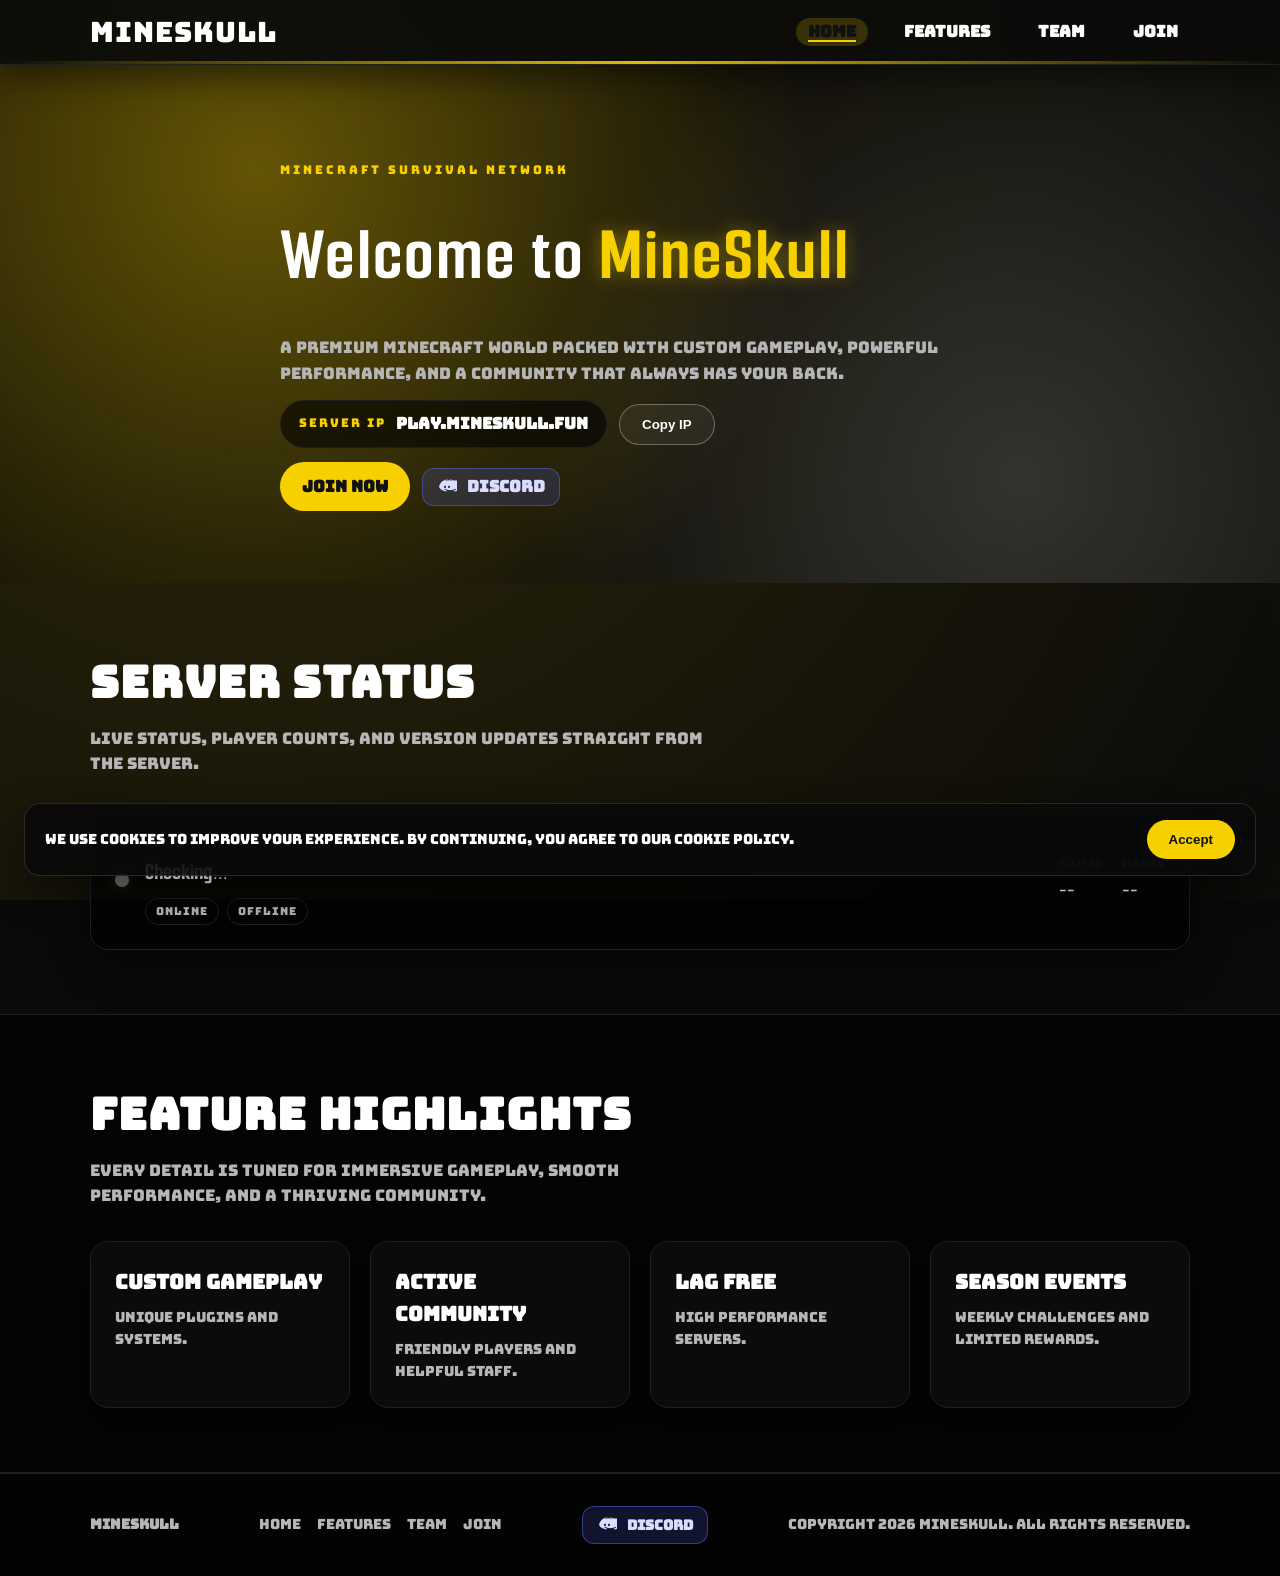
==== commit 7fd2708d: "Update index.html" ====
--- a/index.html
+++ b/index.html
@@ -4,14 +4,14 @@
     <meta charset="UTF-8" />
     <meta name="viewport" content="width=device-width, initial-scale=1.0" />
     <title>MineSkull | Home</title>
-    <link rel="icon" href="favicon.ico" data-favicon />
+    <link rel="icon" href="assets/favicon.ico" />
     <link rel="stylesheet" href="style.css" />
   </head>
-  <body data-page="home">
+  <body data-page="home" data-server-ip="play.mineskull.fun">
     <nav class="nav">
       <div class="container nav-inner">
         <a class="nav-logo" href="index.html">
-          <img class="logo-img" data-logo-image alt="MineSkull logo" />
+          <img class="logo-img" src="assets/logo.png" alt="MineSkull logo" />
           <span class="logo-text" data-server-name>MineSkull</span>
         </a>
         <div class="nav-links">
@@ -43,7 +43,7 @@
           </div>
         <div class="hero-actions">
           <a class="btn btn-primary" href="join.html">Join Now</a>
-          <a class="discord-card" data-discord-url href="#">
+          <a class="discord-card" href="https://discord.gg/PM5Wj3sSNY" target="_blank" rel="noopener noreferrer">
             <span class="discord-icon" aria-hidden="true">
               <svg viewBox="0 0 24 24" role="img" aria-label="Discord">
                 <path
@@ -101,9 +101,26 @@
               community.
             </p>
           </div>
-          <div id="features-grid" class="grid"></div>
+        <div id="features-grid" class="grid">
+          <div class="card reveal">
+            <h3 class="card-title">Custom Gameplay</h3>
+            <p class="card-text">Unique plugins and systems.</p>
+          </div>
+          <div class="card reveal">
+            <h3 class="card-title">Active Community</h3>
+            <p class="card-text">Friendly players and helpful staff.</p>
+          </div>
+          <div class="card reveal">
+            <h3 class="card-title">Lag Free</h3>
+            <p class="card-text">High performance servers.</p>
+          </div>
+          <div class="card reveal">
+            <h3 class="card-title">Season Events</h3>
+            <p class="card-text">Weekly challenges and limited rewards.</p>
+          </div>
         </div>
-      </section>
+      </div>
+    </section>
     </main>
 
     <footer class="footer">
@@ -118,7 +135,7 @@
           <a href="join.html">Join</a>
         </div>
         <div class="footer-links">
-          <a class="discord-card" data-discord-url href="#">
+          <a class="discord-card" href="https://discord.gg/PM5Wj3sSNY" target="_blank" rel="noopener noreferrer">
             <span class="discord-icon" aria-hidden="true">
               <svg viewBox="0 0 24 24" role="img" aria-label="Discord">
                 <path
@@ -134,7 +151,6 @@
       </div>
     </footer>
 
-    <script src="config.js"></script>
     <script src="script.js"></script>
   </body>
 </html>
--- a/style.css
+++ b/style.css
@@ -265,7 +265,7 @@
 
 .hero-content {
   display: grid;
-  gap: 24px;
+  gap: 14px;
   max-width: 720px;
 }
 
@@ -290,6 +290,7 @@
 .hero-subtitle {
   color: var(--gray);
   font-size: 16px;
+  margin-top: 4px;
 }
 
 .ip-bar {
@@ -664,6 +665,31 @@
 .ip-hint {
   font-size: 12px;
   color: var(--gray);
+  text-transform: uppercase;
+  letter-spacing: 2px;
+}
+
+.click-to-copy {
+  align-self: stretch;
+  border-radius: 18px;
+  border: 1px dashed rgba(247, 208, 0, 0.35);
+  padding: 18px;
+  background: rgba(0, 0, 0, 0.5);
+  display: grid;
+  gap: 6px;
+}
+
+.click-label {
+  font-family: var(--font-accent);
+  color: var(--yellow);
+  font-size: 18px;
+  letter-spacing: 2px;
+  text-transform: uppercase;
+}
+
+.click-sub {
+  color: var(--gray);
+  font-size: 12px;
   text-transform: uppercase;
   letter-spacing: 2px;
 }
@@ -725,6 +751,10 @@
 
 .flip-card:hover .flip-card-inner {
   transform: rotateY(180deg);
+}
+
+.flip-card.no-flip .flip-card-inner {
+  transform: none !important;
 }
 
 .flip-card-front,
@@ -886,6 +916,7 @@
   border: 1px solid rgba(88, 101, 242, 0.5);
   color: #d9ddff;
   font-weight: 600;
+  line-height: 1;
   transition: transform 0.2s ease, box-shadow 0.2s ease, background 0.2s ease;
 }
 
@@ -896,15 +927,18 @@
 }
 
 .discord-icon {
-  width: 18px;
-  height: 18px;
+  width: 20px;
+  height: 20px;
   display: inline-flex;
   color: #d9ddff;
+  align-items: center;
+  justify-content: center;
 }
 
 .discord-icon svg {
-  width: 18px;
-  height: 18px;
+  width: 20px;
+  height: 20px;
+  display: block;
 }
 
 .reveal {
